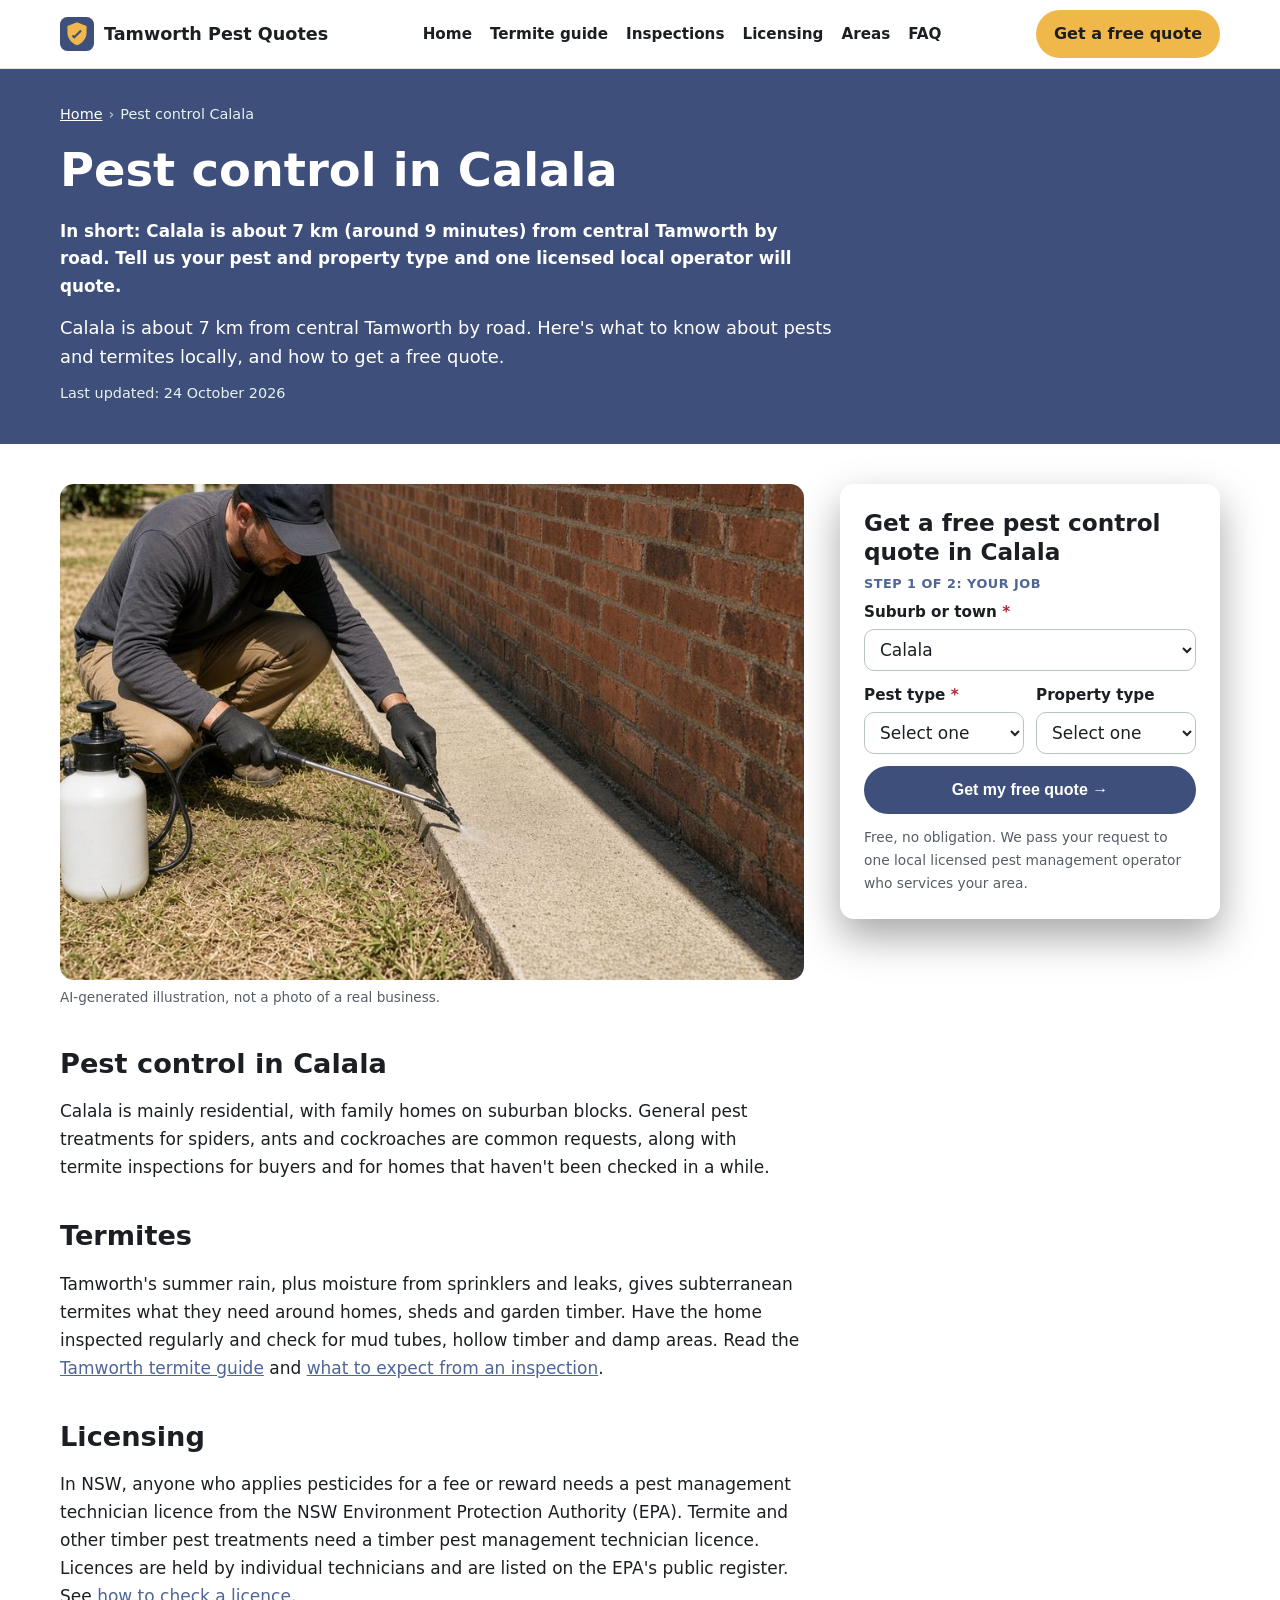
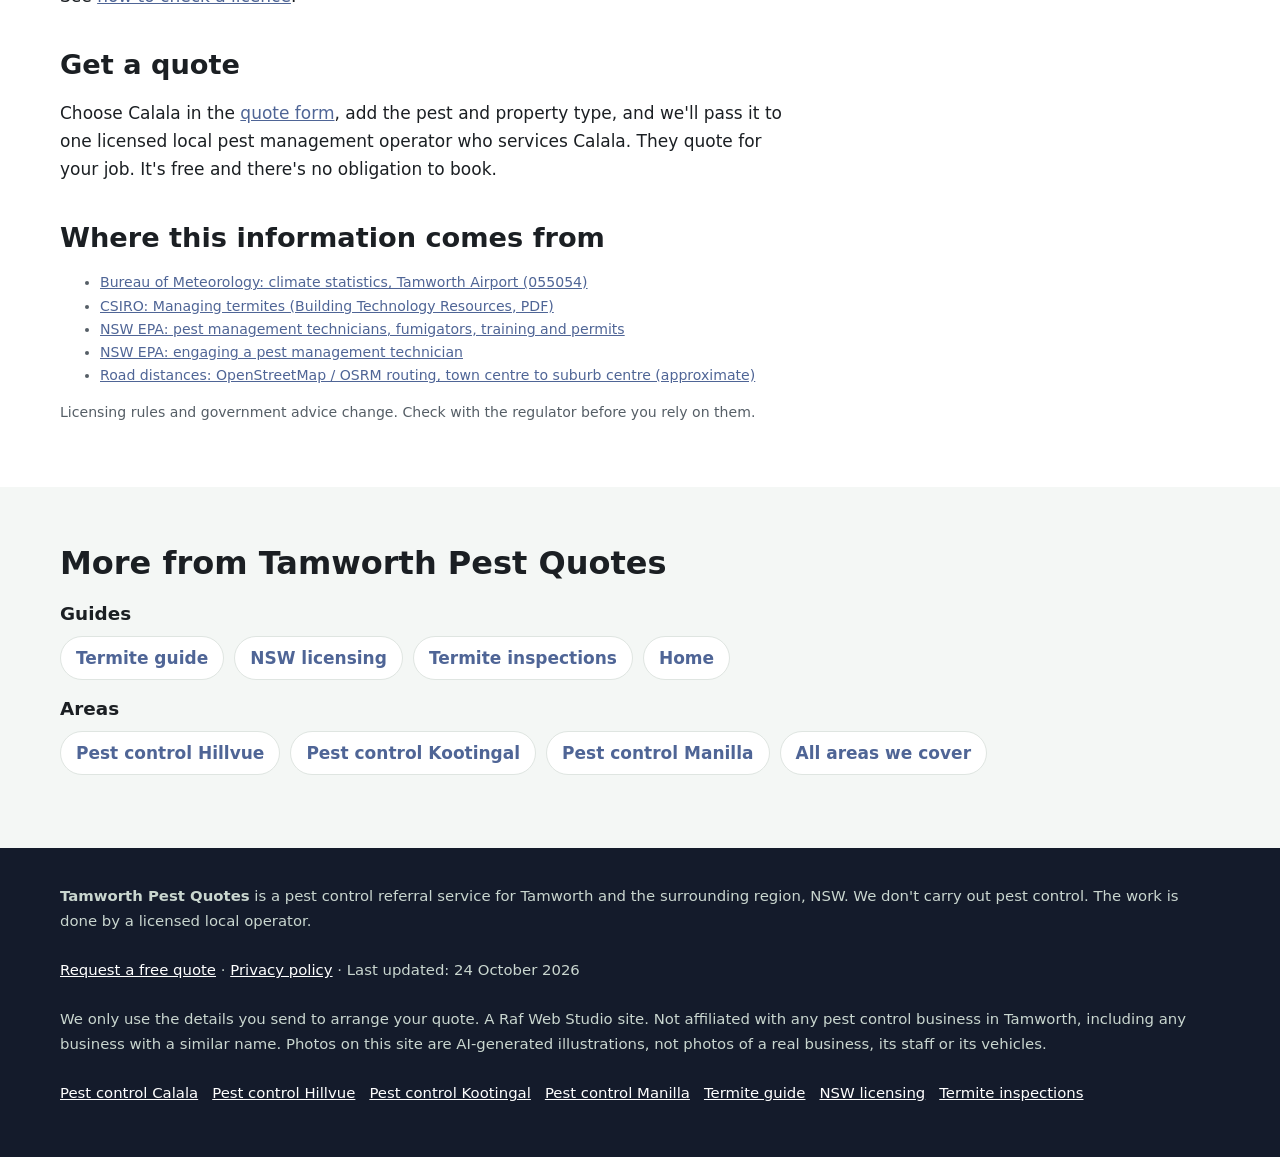
==== pest-control-calala/index.html @ 31f5de90 "Initial build: pestcontroltamworth.com pest control referral site (24 Oct 2026)" ====
<!doctype html>
<html lang="en-AU">
<head>
<meta charset="utf-8">
<!-- Search Console verification meta tag goes here once the property is created -->
<meta name="viewport" content="width=device-width, initial-scale=1">
<title>Pest Control Calala | Free Pest and Termite Quotes, Calala NSW</title>
<meta name="description" content="Pest control and termite inspection quotes in Calala, about 7 km from central Tamworth. A free referral service: one licensed local operator quotes for your job.">
<link rel="canonical" href="https://pestcontroltamworth.com/pest-control-calala/">
<link rel="icon" href="/favicon.svg" type="image/svg+xml">
<meta name="theme-color" content="#3d4f7a">
<meta property="og:type" content="article">
<meta property="og:locale" content="en_AU">
<meta property="og:site_name" content="Tamworth Pest Quotes">
<meta property="og:title" content="Pest Control Calala | Free Pest and Termite Quotes, Calala NSW">
<meta property="og:description" content="Pest control and termite inspection quotes in Calala, about 7 km from central Tamworth. A free referral service: one licensed local operator quotes for your job.">
<meta property="og:url" content="https://pestcontroltamworth.com/pest-control-calala/">
<meta property="og:image" content="https://pestcontroltamworth.com/img/hero.jpg">
<meta name="twitter:card" content="summary_large_image">
<script>document.documentElement.classList.add('js')</script>
<link rel="stylesheet" href="/styles.css">

<!-- GA4: Google tag (gtag.js) goes here once the GA4 property for pestcontroltamworth.com is created.
<script async src="https://www.googletagmanager.com/gtag/js?id=G-XXXXXXXXXX"></script>
<script>window.dataLayer=window.dataLayer||[];function gtag(){dataLayer.push(arguments);}gtag('js',new Date());gtag('config','G-XXXXXXXXXX');</script>
-->

<script type="application/ld+json">
{
 "@context": "https://schema.org",
 "@type": "WebPage",
 "@id": "https://pestcontroltamworth.com/pest-control-calala/#webpage",
 "url": "https://pestcontroltamworth.com/pest-control-calala/",
 "name": "Pest Control Calala | Free Pest and Termite Quotes, Calala NSW",
 "description": "Pest control and termite inspection quotes in Calala, about 7 km from central Tamworth. A free referral service: one licensed local operator quotes for your job.",
 "inLanguage": "en-AU",
 "dateModified": "2026-10-24",
 "isPartOf": {
  "@id": "https://pestcontroltamworth.com/#website"
 }
}
</script>
<script type="application/ld+json">
{
 "@context": "https://schema.org",
 "@type": "BreadcrumbList",
 "itemListElement": [
  {
   "@type": "ListItem",
   "position": 1,
   "name": "Home",
   "item": "https://pestcontroltamworth.com/"
  },
  {
   "@type": "ListItem",
   "position": 2,
   "name": "Pest control Calala",
   "item": "https://pestcontroltamworth.com/pest-control-calala/"
  }
 ]
}
</script>
<script type="application/ld+json">
{
 "@context": "https://schema.org",
 "@type": "Service",
 "@id": "https://pestcontroltamworth.com/pest-control-calala/#service",
 "name": "Pest control quotes in Calala",
 "serviceType": "Pest control",
 "description": "Pest control and termite inspection quotes in Calala, about 7 km from central Tamworth. A free referral service: one licensed local operator quotes for your job.",
 "url": "https://pestcontroltamworth.com/pest-control-calala/",
 "provider": {
  "@id": "https://pestcontroltamworth.com/#business"
 },
 "areaServed": [
  {
   "@type": "Place",
   "name": "Calala, NSW"
  }
 ]
}
</script>
</head>
<body>
<a class="skip-link" href="#main">Skip to content</a>

<header class="site-header">
  <div class="wrap">
    <a class="brand" href="/" aria-label="Tamworth Pest Quotes home">
      <svg viewBox="0 0 64 64" aria-hidden="true"><rect width="64" height="64" rx="14" fill="#3d4f7a"/><path d="M32 10 14 17v12c0 11 7.6 20.5 18 24 10.4-3.5 18-13 18-24V17z" fill="#f0b84a"/><path d="M27 41l-5-5 2.8-2.8L27 35.4l11.2-11.2L41 27z" fill="#3d4f7a"/></svg>
      Tamworth Pest Quotes
    </a>
    <nav class="nav" aria-label="Main">
      <a href="/">Home</a>
      <a href="/termites-tamworth/">Termite guide</a>
      <a href="/termite-inspection/">Inspections</a>
      <a href="/pest-control-licence-nsw/">Licensing</a>
      <a href="/#areas">Areas</a>
      <a href="/#faq">FAQ</a>
    </nav>
    <a class="btn btn-call header-call" href="#quote">Get a free quote</a>
  </div>
</header>

<main id="main">
<section class="page-hero" aria-labelledby="h1">
  <div class="wrap">
    <nav class="crumbs" aria-label="Breadcrumb"><ol><li><a href="https://pestcontroltamworth.com/">Home</a></li><li aria-current="page">Pest control Calala</li></ol></nav>
    <h1 id="h1">Pest control in Calala</h1>
    <p class="summary">In short: Calala is about 7 km (around 9 minutes) from central Tamworth by road. Tell us your pest and property type and one licensed local operator will quote.</p>
    <p class="lead">Calala is about 7 km from central Tamworth by road. Here's what to know about pests and termites locally, and how to get a free quote.</p>
    <p class="updated">Last updated: 24 October 2026</p>
  </div>
</section>
<div class="wrap page-grid">
  <article class="page-body">
<figure><img src="/img/card-general.jpg" width="900" height="600" style="aspect-ratio:3/2;object-fit:cover" alt="Illustration of a technician treating the edge of a path" decoding="async"><figcaption>AI-generated illustration, not a photo of a real business.</figcaption></figure>
<h2>Pest control in Calala</h2>
<p>Calala is mainly residential, with family homes on suburban blocks. General pest treatments for spiders, ants and cockroaches are common requests, along with termite inspections for buyers and for homes that haven't been checked in a while.</p>
<h2>Termites</h2>
<p>Tamworth's summer rain, plus moisture from sprinklers and leaks, gives subterranean termites what they need around homes, sheds and garden timber. Have the home inspected regularly and check for mud tubes, hollow timber and damp areas. Read the <a href="/termites-tamworth/">Tamworth termite guide</a> and <a href="/termite-inspection/">what to expect from an inspection</a>.</p>
<h2>Licensing</h2>
<p>In NSW, anyone who applies pesticides for a fee or reward needs a pest management technician licence from the NSW Environment Protection Authority (EPA). Termite and other timber pest treatments need a timber pest management technician licence. Licences are held by individual technicians and are listed on the EPA's public register. See <a href="/pest-control-licence-nsw/">how to check a licence</a>.</p>
<h2>Get a quote</h2>
<p>Choose Calala in the <a href="#quote">quote form</a>, add the pest and property type, and we'll pass it to one licensed local pest management operator who services Calala. They quote for your job. It's free and there's no obligation to book.</p>
<h2>Where this information comes from</h2>
<ul class="sources"><li><a href="http://www.bom.gov.au/climate/averages/tables/cw_055054.shtml" rel="noopener">Bureau of Meteorology: climate statistics, Tamworth Airport (055054)</a></li><li><a href="https://research.csiro.au/infratech/wp-content/uploads/sites/38/2024/12/3013%5FManagingTermites%5FWCAG.pdf" rel="noopener">CSIRO: Managing termites (Building Technology Resources, PDF)</a></li><li><a href="https://www.epa.nsw.gov.au/Your-environment/Pesticides/Licences-and-advice-for-occupational-pesticide-users/pest-management-technicians-fumigators-training-permits" rel="noopener">NSW EPA: pest management technicians, fumigators, training and permits</a></li><li><a href="https://www.epa.nsw.gov.au/Your-environment/Pesticides/pesticide-use-nsw/engaging-a-pest-management-technician" rel="noopener">NSW EPA: engaging a pest management technician</a></li><li><a href="https://www.openstreetmap.org/" rel="noopener">Road distances: OpenStreetMap / OSRM routing, town centre to suburb centre (approximate)</a></li></ul>
<p class="sources">Licensing rules and government advice change. Check with the regulator before you rely on them.</p>

  </article>
  <aside class="page-aside">
    <div class="hero-form-card" id="quote">
      <h2 id="quote-h">Get a free pest control quote in Calala</h2>
      <form class="quote-form two-step" id="quote-form" action="https://formsubmit.co/quotes@pestcontroltamworth.com" method="post" novalidate>
        <input type="hidden" name="_subject" value="New quote request – pestcontroltamworth.com">
        <input type="hidden" name="_captcha" value="true">
        <input type="hidden" name="_template" value="table">
        <input type="hidden" name="_next" value="https://pestcontroltamworth.com/thanks.html">
        <input type="text" name="_honey" style="display:none" tabindex="-1" autocomplete="off" aria-hidden="true">
        <input type="hidden" name="source" value="pestcontroltamworth.com">
        <input type="hidden" name="page" value="/pest-control-calala/">
        <fieldset class="step step-1">
          <legend class="step-label">Step 1 of 2: your job</legend>
          <div class="full"><label for="suburb">Suburb or town <span class="req" aria-hidden="true">*</span></label>
            <select id="suburb" name="suburb" required><option value="">Choose your suburb</option><option>Tamworth</option><option>East Tamworth</option><option>West Tamworth</option><option>North Tamworth</option><option>South Tamworth</option><option>Hillvue</option><option>Westdale</option><option>Oxley Vale</option><option selected>Calala</option><option>Taminda</option><option>Nemingha</option><option>Kootingal</option><option>Moonbi</option><option>Hallsville</option><option>Moore Creek</option><option>Duri</option><option>Attunga</option><option>Manilla</option><option>Barraba</option><option>Woolomin</option><option>Bendemeer</option><option value="Other">Other (tell us below)</option></select></div>
          <div class="full other-wrap"><label for="suburb_other">Other suburb or town</label><input id="suburb_other" name="suburb_other" type="text" autocomplete="address-level2"></div>
          <div><label for="pest">Pest type <span class="req" aria-hidden="true">*</span></label>
            <select id="pest" name="pest_type" required><option value="">Select one</option><option>Termites: inspection</option><option>Termites: treatment or barrier</option><option>Pre-purchase timber pest inspection</option><option>General pest treatment</option><option>Cockroaches</option><option>Spiders</option><option>Rats or mice</option><option>Ants</option><option>Possum in the roof (licensed handler only)</option><option>Other or not sure</option></select></div>
          <div><label for="property">Property type</label>
            <select id="property" name="property_type"><option value="Not stated">Select one</option><option>House</option><option>Unit or townhouse</option><option>Rental (tenant or landlord)</option><option>Home I'm buying</option><option>Business or commercial</option><option>Farm or rural property</option></select></div>
          <div class="full js-only"><button class="btn btn-primary btn-block" type="button" id="to-step-2">Get my free quote →</button></div>
          <p class="microcopy full">Free, no obligation. We pass your request to one local licensed pest management operator who services your area.</p>
          <p class="form-error full" id="step1-error" role="alert" hidden>Please choose your suburb and pest type.</p>
        </fieldset>
        <fieldset class="step step-2" id="step-2">
          <legend class="step-label">Step 2 of 2: your details</legend>
          <div><label for="name">Name <span class="req" aria-hidden="true">*</span></label><input id="name" name="name" type="text" autocomplete="name" required></div>
          <div><label for="phone">Phone <span class="req" aria-hidden="true">*</span></label><input id="phone" name="phone" type="tel" autocomplete="tel" inputmode="tel" required></div>
          <div><label for="email">Email</label><input id="email" name="email" type="email" autocomplete="email"></div>
          <div><label for="date">Preferred date</label><input id="date" name="preferred_date" type="date"></div>
          <div class="full"><label for="message">Anything else?</label><textarea id="message" name="message" rows="2" placeholder="e.g. brick veneer on slab, mice in the pantry, acreage with sheds"></textarea></div>
          <p class="consent full">By sending this form you agree we can share your details with one local licensed pest management operator so they can quote for your job. See our <a href="/privacy.html">privacy policy</a>.</p>
          <div class="full step2-actions"><button class="btn btn-primary" type="submit">Send my quote request</button><button class="btn-link js-only" type="button" id="back-1">← Back</button></div>
        </fieldset>
      </form>
    </div>
  </aside>
</div>
<section class="alt" aria-labelledby="more-h">
  <div class="wrap">
    <h2 id="more-h">More from Tamworth Pest Quotes</h2>
    <h3>Guides</h3>
    <ul class="link-list"><li><a href="/termites-tamworth/">Termite guide</a></li><li><a href="/pest-control-licence-nsw/">NSW licensing</a></li><li><a href="/termite-inspection/">Termite inspections</a></li><li><a href="/">Home</a></li></ul>
    <h3>Areas</h3>
    <ul class="link-list"><li><a href="/pest-control-hillvue/">Pest control Hillvue</a></li><li><a href="/pest-control-kootingal/">Pest control Kootingal</a></li><li><a href="/pest-control-manilla/">Pest control Manilla</a></li><li><a href="/#areas">All areas we cover</a></li></ul>
  </div>
</section>
</main>

<footer class="site-footer">
  <div class="wrap">
    <p><strong>Tamworth Pest Quotes</strong> is a pest control referral service for Tamworth and the surrounding region, NSW. We don't carry out pest control. The work is done by a licensed local operator.</p>
    <p><a href="#quote">Request a free quote</a> · <a href="/privacy.html">Privacy policy</a> · Last updated: 24 October 2026</p>
    <p>We only use the details you send to arrange your quote. A Raf Web Studio site. Not affiliated with any pest control business in Tamworth, including any business with a similar name. Photos on this site are AI-generated illustrations, not photos of a real business, its staff or its vehicles.</p>
    <p class="footer-links"><a href="/pest-control-calala/">Pest control Calala</a> <a href="/pest-control-hillvue/">Pest control Hillvue</a> <a href="/pest-control-kootingal/">Pest control Kootingal</a> <a href="/pest-control-manilla/">Pest control Manilla</a> <a href="/termites-tamworth/">Termite guide</a> <a href="/pest-control-licence-nsw/">NSW licensing</a> <a href="/termite-inspection/">Termite inspections</a></p>
  </div>
</footer>

<div class="mobile-call" aria-label="Quick contact">
  <a class="btn btn-call" href="#quote">Get a free quote</a>
</div>
<script src="/form.js" defer></script>
</body>
</html>
---- styles.css ----
:root{
  --green:#3d4f7a;--green-2:#4f6596;--yellow:#f0b84a;--ink:#1b1f23;--muted:#555e66;
  --bg:#ffffff;--soft:#f4f7f5;--line:#dfe5e1;--radius:14px;--max:1200px;
}
*{box-sizing:border-box}
html{scroll-behavior:smooth}
body{margin:0;font-family:system-ui,-apple-system,"Segoe UI",Roboto,Arial,sans-serif;color:var(--ink);background:var(--bg);line-height:1.65;font-size:17px;padding-bottom:72px}
@media(min-width:800px){body{padding-bottom:0}}
img,svg{max-width:100%}
a{color:var(--green-2)}
a:focus-visible,button:focus-visible,input:focus-visible,select:focus-visible,textarea:focus-visible{outline:3px solid var(--yellow);outline-offset:2px}
.wrap{max-width:var(--max);margin:0 auto;padding:0 20px}
.skip-link{position:absolute;left:-999px;top:0;background:#fff;padding:8px 12px;z-index:100}
.skip-link:focus{left:8px}
h1,h2,h3{line-height:1.25;margin:0 0 .6em}
h1{font-size:clamp(1.9rem,4.5vw,2.9rem)}
h2{font-size:clamp(1.5rem,3vw,2rem);margin-top:0}
h3{font-size:1.15rem}
p{margin:0 0 1em}

/* header */
.site-header{background:#fff;border-bottom:1px solid var(--line);position:sticky;top:0;z-index:50}
.site-header .wrap{display:flex;align-items:center;justify-content:space-between;gap:16px;padding-top:10px;padding-bottom:10px}
.brand{display:flex;align-items:center;gap:10px;font-weight:800;color:var(--ink);text-decoration:none;font-size:1.1rem}
.brand svg{width:34px;height:34px}
.nav{display:none;gap:18px}
.nav a{color:var(--ink);text-decoration:none;font-weight:600;font-size:.95rem}
.nav a:hover{color:var(--green-2)}
@media(min-width:900px){.nav{display:flex}}

/* buttons */
.btn{display:inline-flex;align-items:center;justify-content:center;gap:8px;font-weight:700;border-radius:999px;padding:13px 22px;text-decoration:none;border:2px solid transparent;cursor:pointer;font-size:1rem}
.btn svg{width:20px;height:20px}
.btn-call{background:var(--yellow);color:#1b1f23}
.btn-call:hover{background:#f0b84a}
.btn-ghost{background:transparent;color:#fff;border-color:rgba(255,255,255,.7)}
.btn-ghost:hover{background:rgba(255,255,255,.12)}
.btn-primary{background:var(--green);color:#fff}
.btn-primary:hover{background:var(--green-2)}
.header-call{display:none}
@media(min-width:600px){.header-call{display:inline-flex;padding:9px 16px}}

/* hero */
.hero{background:linear-gradient(135deg,#3d4f7a 0%,#4f6596 60%,#4f6596 100%);color:#fff;padding:48px 0 56px}
.hero .wrap{display:grid;gap:32px}
@media(min-width:900px){.hero .wrap{grid-template-columns:1.15fr .85fr;align-items:center}}
.hero p.lead{font-size:1.15rem;color:#e6f2ec;max-width:38em}
.hero .ctas{display:flex;flex-wrap:wrap;gap:12px;margin:22px 0 18px}
.ticks{list-style:none;padding:0;margin:0;display:grid;gap:6px;color:#e6f2ec}
.ticks li{display:flex;gap:8px;align-items:flex-start}
.ticks svg{flex:0 0 20px;width:20px;height:20px;margin-top:3px}
.hero-card{background:#fff;color:var(--ink);border-radius:var(--radius);padding:22px;box-shadow:0 12px 30px rgba(0,0,0,.18)}
.hero-card h2{font-size:1.25rem}
.hero-card ol{margin:0;padding-left:1.2em}
.hero-card li{margin-bottom:.5em}

/* sections */
section{padding:56px 0}
section.alt{background:var(--soft)}
.intro{max-width:46em}
.grid{display:grid;gap:18px}
@media(min-width:700px){.grid-2{grid-template-columns:1fr 1fr}.grid-3{grid-template-columns:repeat(3,1fr)}}
.card{background:#fff;border:1px solid var(--line);border-radius:var(--radius);padding:20px}
.card .size{display:inline-block;background:var(--green);color:#fff;font-weight:800;border-radius:8px;padding:3px 10px;margin-bottom:8px}
.icon{width:36px;height:36px;color:var(--green);margin-bottom:6px}

table{width:100%;border-collapse:collapse;background:#fff;border-radius:var(--radius);overflow:hidden;border:1px solid var(--line)}
caption{text-align:left;font-weight:700;padding:0 0 10px}
th,td{padding:12px 14px;text-align:left;border-bottom:1px solid var(--line);vertical-align:top}
th{background:#e9f1ec;font-size:.95rem}
.table-scroll{overflow-x:auto}
.note{font-size:.93rem;color:var(--muted)}
.yes h3{color:var(--green)}
.no h3{color:#b02a37}
ul.clean{padding-left:1.1em;margin:0}
ul.clean li{margin-bottom:.35em}

.areas{display:flex;flex-wrap:wrap;gap:8px;list-style:none;padding:0;margin:0 0 1em}
.areas li{background:#fff;border:1px solid var(--line);border-radius:999px;padding:6px 14px;font-size:.95rem}

/* faq */
details{background:#fff;border:1px solid var(--line);border-radius:var(--radius);padding:4px 18px;margin-bottom:10px}
summary{cursor:pointer;font-weight:700;padding:12px 0;list-style:none}
summary::-webkit-details-marker{display:none}
summary::after{content:"+";float:right;font-size:1.3rem;line-height:1;color:var(--green)}
details[open] summary::after{content:"–"}

/* form */
.quote{background:var(--green);color:#fff}
.quote .wrap{display:grid;gap:28px}
@media(min-width:900px){.quote .wrap{grid-template-columns:.8fr 1.2fr}}
.quote p{color:#e6f2ec}
form.quote-form{background:#fff;color:var(--ink);border-radius:var(--radius);padding:22px;display:grid;gap:14px}
@media(min-width:600px){form.quote-form{grid-template-columns:1fr 1fr}.full{grid-column:1/-1}}
label{display:block;font-weight:600;font-size:.95rem;margin-bottom:4px}
input,select,textarea{width:100%;font:inherit;padding:11px 12px;border:1.5px solid #b8c4bd;border-radius:10px;background:#fff;color:var(--ink)}
textarea{min-height:110px;resize:vertical}
.req{color:#b02a37}
.consent{font-size:.88rem;color:var(--muted)}

/* footer */
.site-footer{background:#141b2b;color:#c9d6cf;padding:36px 0;font-size:.93rem}
.site-footer a{color:#fff}
.site-footer .wrap{display:grid;gap:10px}

/* sticky mobile call bar */
.mobile-call{position:fixed;left:0;right:0;bottom:0;z-index:60;display:flex;gap:8px;padding:10px 12px;background:#fff;border-top:1px solid var(--line);box-shadow:0 -6px 18px rgba(0,0,0,.08)}
.mobile-call .btn{flex:1;padding:12px 10px}
@media(min-width:800px){.mobile-call{display:none}}

.legal{max-width:46em;padding:40px 20px 60px;margin:0 auto}
.legal h1{font-size:2rem}

/* images */
.about-grid{display:grid;gap:28px;align-items:center}
@media(min-width:900px){.about-grid{grid-template-columns:1.2fr .8fr}}
figure{margin:0}
.photo img{width:100%;height:auto;display:block;border-radius:var(--radius)}
.photo figcaption,.size-figs figcaption{font-size:.85rem;color:var(--muted);margin-top:6px}
.local-photo{max-width:720px;margin-top:8px}
.size-figs{display:grid;gap:14px;margin:6px 0 10px;grid-template-columns:1fr}
@media(min-width:600px){.size-figs{grid-template-columns:1fr 1fr}}
.size-figs img{width:100%;height:auto;display:block;border-radius:10px;border:1px solid var(--line);background:#f4f7f5}
.size-figs figcaption{font-weight:700;color:var(--ink)}
.credits{font-size:.8rem;color:#9fb3a8}

/* banner hero */
.hero{position:relative;overflow:hidden;background:#141b2b;padding:56px 0 64px}
.hero-bg,.hero-bg img{position:absolute;inset:0;width:100%;height:100%}
.hero-bg img{object-fit:cover;object-position:center 40%;filter:brightness(1.08)}
.hero::before{content:"";position:absolute;inset:0;z-index:1;background:linear-gradient(90deg,rgba(8,24,16,.58) 0%,rgba(8,24,16,.36) 45%,rgba(8,24,16,.14) 100%)}
.hero .wrap.hero-grid{position:relative;z-index:2;display:grid;gap:32px;align-items:center}
@media(min-width:960px){.hero .wrap.hero-grid{grid-template-columns:1.05fr .95fr;gap:48px}.hero{padding:72px 0 80px}}
.hero h1{text-shadow:0 2px 4px rgba(0,0,0,.45),0 4px 22px rgba(0,0,0,.45)}
.hero .lead,.hero .updated{text-shadow:0 1px 3px rgba(0,0,0,.6)}
.hero-copy .ticks{margin:6px 0 20px}
.hero-copy .ctas{margin:0}
.hero-form-card{background:#fff;color:var(--ink);border-radius:var(--radius);padding:24px;box-shadow:0 18px 40px rgba(0,0,0,.35);scroll-margin-top:80px}
.hero-form-card h2{font-size:1.45rem;margin-bottom:.3em}
.hero-form-card .form-intro{color:var(--muted);font-size:.95rem;margin-bottom:12px}
.hero-form-card form.quote-form{padding:0;box-shadow:none;border-radius:0;gap:12px}
.hero-form-card input,.hero-form-card select,.hero-form-card textarea{padding:9px 11px}
.hero-form-card textarea{min-height:72px}
.hero-form-card .consent{margin:10px 0 0}
.photo-credit{position:absolute;right:10px;bottom:6px;z-index:2;margin:0;font-size:.72rem;color:rgba(255,255,255,.8)}
.photo-credit a{color:#fff}
.how-card{background:#fff;color:var(--ink);border-radius:var(--radius);padding:22px}
.how-card ol{margin:0;padding-left:1.2em}.how-card li{margin-bottom:.5em}

/* v2 */
.hero .lead{color:#fff}
.updated{font-size:.85rem;color:#e6f2ec;margin:14px 0 0}
.updated-dark{font-size:.9rem;color:var(--muted);font-weight:600;margin-top:-.4em}
fieldset{border:0;margin:0;padding:0;min-width:0}
.step{display:grid;gap:12px;grid-template-columns:1fr}
@media(min-width:600px){.step{grid-template-columns:1fr 1fr}}
.step-label{font-size:.8rem;font-weight:700;text-transform:uppercase;letter-spacing:.04em;color:var(--green-2);margin-bottom:6px;padding:0}
.step-2{margin-top:16px}
.js .is-step-1 .step-2{display:none}
.js .is-step-2 .step-1{display:none}
.js .is-step-2 .step-2{margin-top:0}
.js-only{display:none}
.js .js-only{display:block}
.js .step2-actions .js-only{display:inline-block}
.other-wrap{display:none}.other-wrap.show{display:block}
html:not(.js) .other-wrap{display:block}
.btn-block{width:100%}
.btn-link{background:none;border:0;color:var(--green-2);font:inherit;font-weight:600;cursor:pointer;margin-left:14px;text-decoration:underline}
.microcopy{font-size:.86rem;color:var(--muted);margin:0}
.form-error{color:#b02a37;font-weight:600;font-size:.9rem;margin:0}
[aria-invalid="true"]{border-color:#b02a37}
.hero-form-card .quote-form{display:block}
.trust{background:#141b2b;color:#e6f2ec;padding:16px 0}
.trust-list{list-style:none;margin:0 auto;display:grid;gap:10px 24px;grid-template-columns:1fr}
@media(min-width:700px){.trust-list{grid-template-columns:1fr 1fr}}
@media(min-width:1000px){.trust-list{grid-template-columns:repeat(4,1fr)}}
.trust-list li{display:flex;gap:8px;align-items:flex-start;font-size:.95rem}
.trust-list svg{flex:0 0 20px;width:20px;height:20px;color:var(--yellow);margin-top:3px}
.trust-list strong{color:#fff}
ol.steps{list-style:none;padding:0;margin:0 0 16px}
.step-num{display:inline-grid;place-items:center;width:34px;height:34px;border-radius:50%;background:var(--yellow);color:#1b1f23;font-weight:800;margin-bottom:8px}
.equiv{font-weight:700;color:var(--green-2);margin:-.2em 0 .5em}
.price-table td{white-space:nowrap}
.area-groups{display:grid;gap:8px 28px;margin-bottom:12px}
@media(min-width:800px){.area-groups{grid-template-columns:1fr 1fr}}
.area-group h3{font-size:1rem;margin:10px 0 8px}
/* photo cards */
.photo-cards{display:grid;gap:20px;grid-template-columns:1fr;margin:10px 0 28px}
@media(min-width:620px){.photo-cards{grid-template-columns:1fr 1fr}}
@media(min-width:1000px){.photo-cards{grid-template-columns:repeat(4,1fr)}}
.photo-card{position:relative;display:flex;flex-direction:column;background:#fff;border:1px solid var(--line);border-radius:var(--radius);overflow:hidden;text-decoration:none;color:var(--ink);box-shadow:0 6px 18px rgba(0,0,0,.06);transition:transform .15s,box-shadow .15s}
.photo-card:hover{transform:translateY(-2px);box-shadow:0 10px 24px rgba(0,0,0,.1)}
.pc-img{display:block;aspect-ratio:4/3;overflow:hidden;background:#f4f7f5}
.pc-img img{width:100%;height:100%;object-fit:cover;display:block}
.pc-svg img{object-fit:contain;padding:12px}
.pc-icon{position:absolute;left:18px;top:-26px;width:52px;height:52px;border-radius:50%;background:var(--yellow);color:#141b2b;display:grid;place-items:center;border:4px solid #fff;box-shadow:0 4px 10px rgba(0,0,0,.15)}
.pc-icon svg{width:24px;height:24px}
.pc-body{position:relative;display:block;padding:34px 18px 18px}
.pc-title{display:block;font-size:1.1rem;margin-bottom:6px}
.pc-text{display:block;font-size:.95rem;color:var(--muted)}
.more-jobs h3{margin-bottom:.4em}
/* truck band */
.band-wrap{padding:8px 0 48px}
.truck-band{position:relative;border-radius:var(--radius);overflow:hidden;min-height:260px;display:flex;align-items:flex-end}
.truck-band img{position:absolute;inset:0;width:100%;height:100%;object-fit:cover;object-position:center 60%}
.truck-band::after{content:"";position:absolute;inset:0;background:linear-gradient(90deg,rgba(8,24,16,.72) 0%,rgba(8,24,16,.35) 55%,rgba(8,24,16,0) 100%)}
.band-text{position:relative;z-index:1;padding:28px;max-width:560px}
.band-line{color:#fff;font-size:clamp(1.4rem,3vw,2rem);font-weight:800;line-height:1.2;margin:0 0 16px;text-shadow:0 2px 8px rgba(0,0,0,.4)}
@media(min-width:900px){.truck-band{min-height:420px;align-items:center}.band-text{padding:44px}}
.closing-inner{display:grid;gap:12px;align-items:center}
@media(min-width:900px){.quote .wrap.closing-inner{grid-template-columns:1fr auto}}
.closing-grid{display:grid;gap:28px;align-items:center}
@media(min-width:900px){.quote .wrap.closing-grid{grid-template-columns:.9fr 1.1fr}}
.closing-photo img{width:100%;height:auto;display:block;border-radius:var(--radius);box-shadow:0 12px 30px rgba(0,0,0,.25)}

/* How it works step photos */
.step-card{padding:0;overflow:hidden;display:flex;flex-direction:column}
.step-img{display:block;aspect-ratio:3/2;background:#e9efe9}
.step-img img{display:block;width:100%;height:100%;object-fit:cover;border-radius:var(--radius) var(--radius) 0 0}
.step-body{position:relative;padding:30px 20px 20px}
.step-card .step-num{position:absolute;top:-21px;left:20px;width:42px;height:42px;margin:0;font-size:1.1rem;border:3px solid #fff;box-shadow:0 2px 6px rgba(0,0,0,.18)}
.step-card h3{margin-top:0}

/* seo-pages-v1 */
.page-hero{background:var(--green);color:#fff;padding:34px 0 38px}
.page-hero h1{color:#fff;margin-bottom:.4em}
.page-hero .lead{color:#fff;font-size:1.12rem;max-width:44em;margin-bottom:.6em}
.page-hero .updated{color:#e6f2ec;font-size:.9rem;margin:0}
.crumbs{font-size:.9rem;margin-bottom:14px;color:#e6f2ec}
.crumbs ol{list-style:none;padding:0;margin:0;display:flex;flex-wrap:wrap;gap:6px}
.crumbs li+li::before{content:"›";margin-right:6px;opacity:.8}
.crumbs a{color:#fff}
.page-grid{display:grid;gap:36px;padding-top:40px;padding-bottom:48px}
@media(min-width:960px){.page-grid{grid-template-columns:minmax(0,1fr) 380px;align-items:start}.page-aside{position:sticky;top:84px}}
.page-body h2{margin-top:1.4em;font-size:clamp(1.3rem,2.6vw,1.7rem)}
.page-body h2:first-child{margin-top:0}
.page-body figure{margin:0 0 1.4em}
.page-body figure img{width:100%;height:auto;border-radius:var(--radius);display:block}
.page-body figcaption{font-size:.85rem;color:var(--muted);margin-top:6px}
.page-body table{width:100%;border-collapse:collapse;margin:0 0 1.2em}
.page-body th,.page-body td{border:1px solid var(--line);padding:8px 10px;text-align:left;vertical-align:top}
.page-body .callout{background:var(--soft);border-left:4px solid var(--green);padding:14px 16px;border-radius:8px;margin:0 0 1.2em}
.page-body .sources{font-size:.88rem;color:var(--muted)}
.link-list{display:flex;flex-wrap:wrap;gap:10px;list-style:none;padding:0;margin:0 0 1em}
.link-list a{display:inline-block;background:#fff;border:1px solid var(--line);border-radius:999px;padding:7px 15px;text-decoration:none;font-weight:600}
.link-list a:hover{border-color:var(--green)}
.areas a{text-decoration:none;font-weight:600}
.guide-cards{display:grid;gap:16px}
@media(min-width:700px){.guide-cards{grid-template-columns:repeat(3,1fr)}}
.guide-cards a{display:block;background:#fff;border:1px solid var(--line);border-radius:var(--radius);padding:18px;text-decoration:none;color:var(--ink)}
.guide-cards a strong{display:block;color:var(--green-2);font-size:1.08rem;margin-bottom:4px}
.guide-cards a:hover{border-color:var(--green)}
.footer-links{display:flex;flex-wrap:wrap;gap:6px 14px}

/* summary-v1 */
.summary{font-size:1.05rem;font-weight:600;max-width:44em;margin:0 0 .7em}
.hero .summary,.page-hero .summary{color:#fff}

/* site-specific */
.photo-note{font-size:.8rem;color:var(--muted);margin-top:8px}
.disclaimer{background:#fff8e6;border:1px solid #f0d58a;border-radius:var(--radius);padding:16px 18px;font-size:.95rem}

/* summary-v1 */
.summary{font-size:1.05rem;font-weight:600;max-width:44em;margin:0 0 .7em}
.hero .summary,.page-hero .summary{color:#fff}
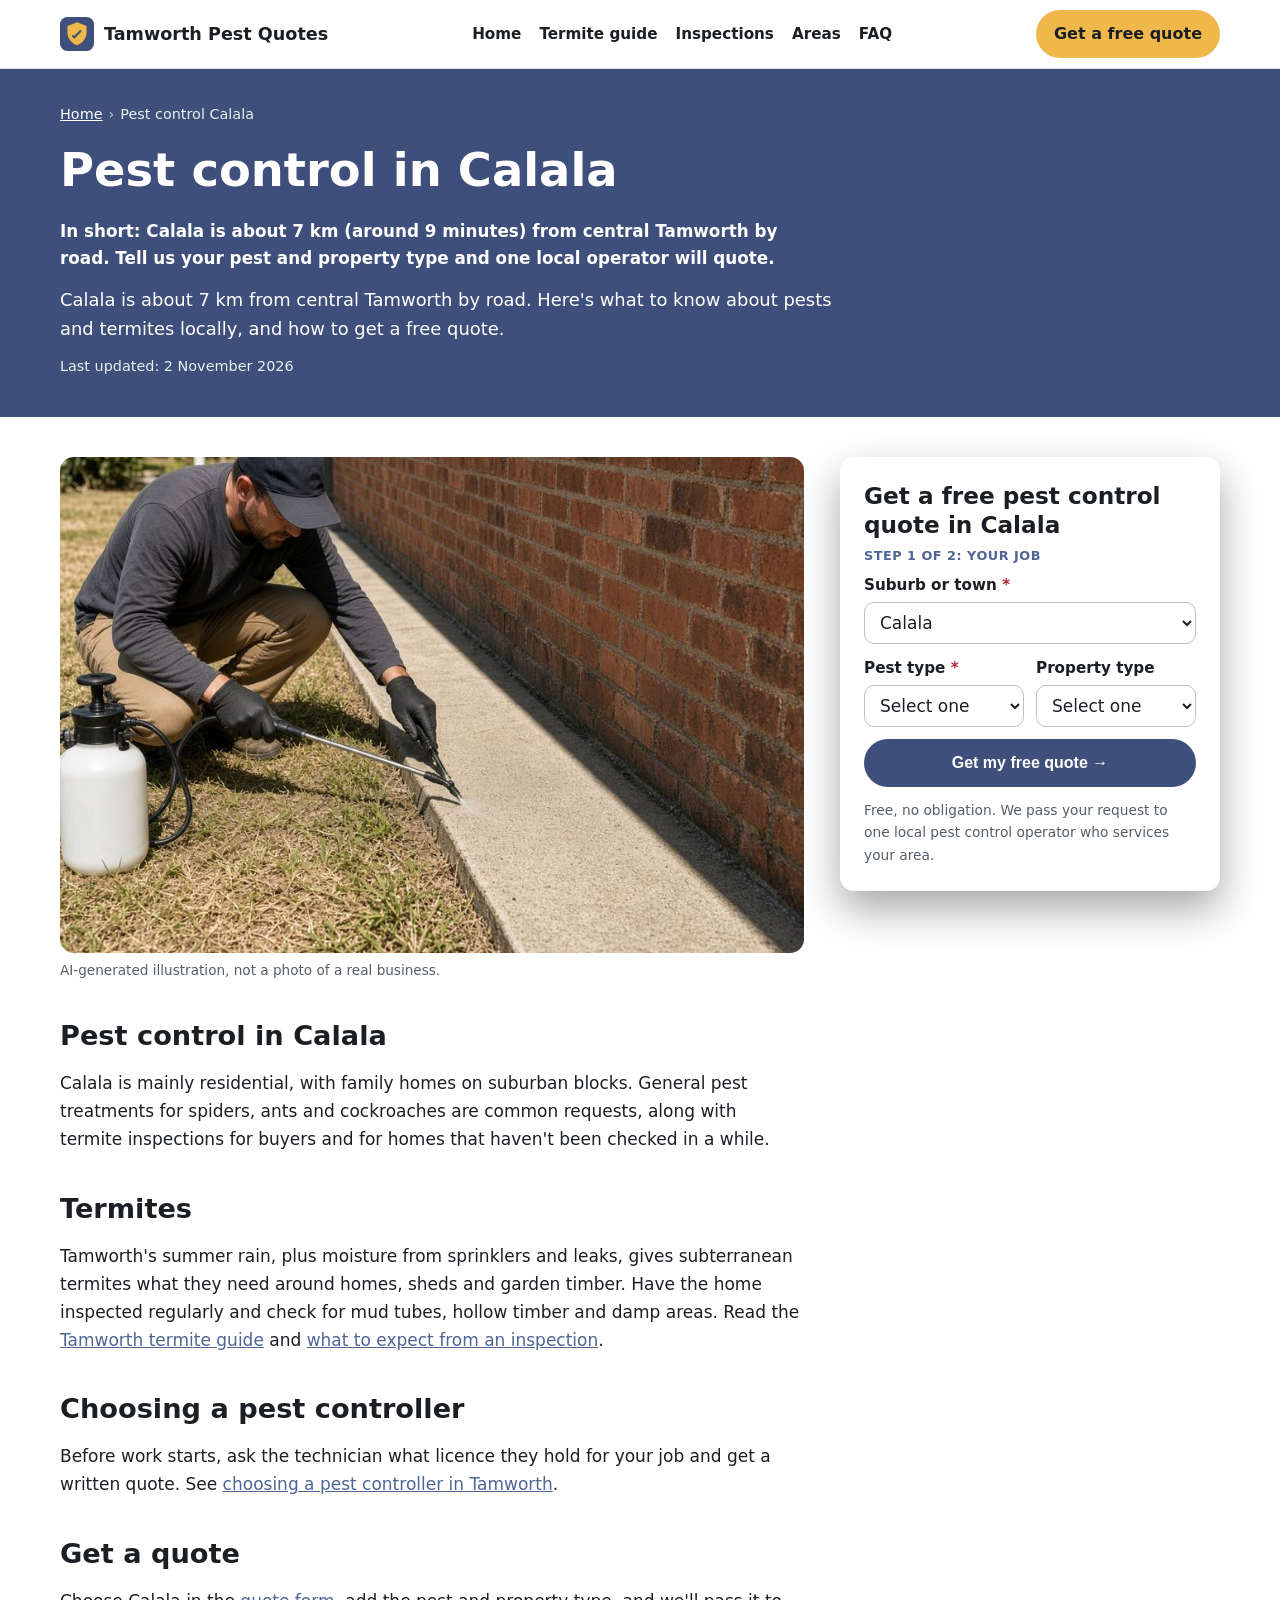
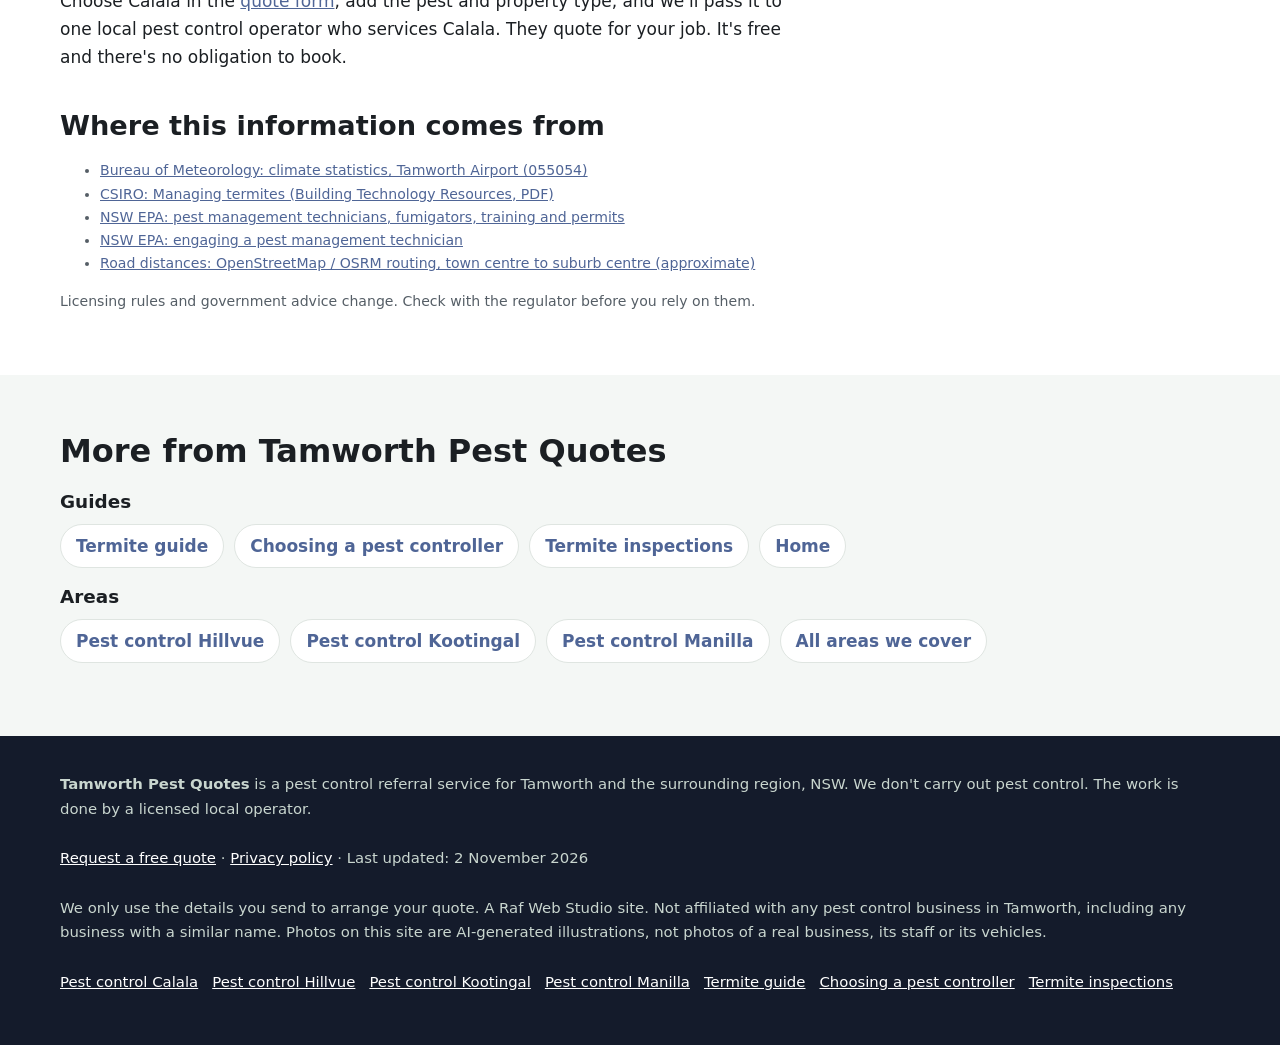
==== commit 6e19c463: "SEO batch 4: target 'Pest Control Tamworth' (title, H1, lead, meta), tone down licensing wording, li" ====
--- a/pest-control-calala/index.html
+++ b/pest-control-calala/index.html
@@ -5,7 +5,7 @@
 <!-- Search Console verification meta tag goes here once the property is created -->
 <meta name="viewport" content="width=device-width, initial-scale=1">
 <title>Pest Control Calala | Free Pest and Termite Quotes, Calala NSW</title>
-<meta name="description" content="Pest control and termite inspection quotes in Calala, about 7 km from central Tamworth. A free referral service: one licensed local operator quotes for your job.">
+<meta name="description" content="Pest control and termite inspection quotes in Calala, about 7 km from central Tamworth. A free referral service: one local operator quotes for your job.">
 <link rel="canonical" href="https://pestcontroltamworth.com/pest-control-calala/">
 <link rel="icon" href="/favicon.svg" type="image/svg+xml">
 <meta name="theme-color" content="#3d4f7a">
@@ -13,17 +13,21 @@
 <meta property="og:locale" content="en_AU">
 <meta property="og:site_name" content="Tamworth Pest Quotes">
 <meta property="og:title" content="Pest Control Calala | Free Pest and Termite Quotes, Calala NSW">
-<meta property="og:description" content="Pest control and termite inspection quotes in Calala, about 7 km from central Tamworth. A free referral service: one licensed local operator quotes for your job.">
+<meta property="og:description" content="Pest control and termite inspection quotes in Calala, about 7 km from central Tamworth. A free referral service: one local operator quotes for your job.">
 <meta property="og:url" content="https://pestcontroltamworth.com/pest-control-calala/">
 <meta property="og:image" content="https://pestcontroltamworth.com/img/hero.jpg">
 <meta name="twitter:card" content="summary_large_image">
 <script>document.documentElement.classList.add('js')</script>
 <link rel="stylesheet" href="/styles.css">
 
-<!-- GA4: Google tag (gtag.js) goes here once the GA4 property for pestcontroltamworth.com is created.
-<script async src="https://www.googletagmanager.com/gtag/js?id=G-XXXXXXXXXX"></script>
-<script>window.dataLayer=window.dataLayer||[];function gtag(){dataLayer.push(arguments);}gtag('js',new Date());gtag('config','G-XXXXXXXXXX');</script>
--->
+<!-- Google tag (gtag.js) -->
+<script async src="https://www.googletagmanager.com/gtag/js?id=G-0F5X8C9ZBZ"></script>
+<script>
+  window.dataLayer = window.dataLayer || [];
+  function gtag(){dataLayer.push(arguments);}
+  gtag('js', new Date());
+  gtag('config', 'G-0F5X8C9ZBZ');
+</script>
 
 <script type="application/ld+json">
 {
@@ -32,9 +36,9 @@
  "@id": "https://pestcontroltamworth.com/pest-control-calala/#webpage",
  "url": "https://pestcontroltamworth.com/pest-control-calala/",
  "name": "Pest Control Calala | Free Pest and Termite Quotes, Calala NSW",
- "description": "Pest control and termite inspection quotes in Calala, about 7 km from central Tamworth. A free referral service: one licensed local operator quotes for your job.",
+ "description": "Pest control and termite inspection quotes in Calala, about 7 km from central Tamworth. A free referral service: one local operator quotes for your job.",
  "inLanguage": "en-AU",
- "dateModified": "2026-10-24",
+ "dateModified": "2026-11-02",
  "isPartOf": {
   "@id": "https://pestcontroltamworth.com/#website"
  }
@@ -67,7 +71,7 @@
  "@id": "https://pestcontroltamworth.com/pest-control-calala/#service",
  "name": "Pest control quotes in Calala",
  "serviceType": "Pest control",
- "description": "Pest control and termite inspection quotes in Calala, about 7 km from central Tamworth. A free referral service: one licensed local operator quotes for your job.",
+ "description": "Pest control and termite inspection quotes in Calala, about 7 km from central Tamworth. A free referral service: one local operator quotes for your job.",
  "url": "https://pestcontroltamworth.com/pest-control-calala/",
  "provider": {
   "@id": "https://pestcontroltamworth.com/#business"
@@ -94,7 +98,6 @@
       <a href="/">Home</a>
       <a href="/termites-tamworth/">Termite guide</a>
       <a href="/termite-inspection/">Inspections</a>
-      <a href="/pest-control-licence-nsw/">Licensing</a>
       <a href="/#areas">Areas</a>
       <a href="/#faq">FAQ</a>
     </nav>
@@ -107,9 +110,9 @@
   <div class="wrap">
     <nav class="crumbs" aria-label="Breadcrumb"><ol><li><a href="https://pestcontroltamworth.com/">Home</a></li><li aria-current="page">Pest control Calala</li></ol></nav>
     <h1 id="h1">Pest control in Calala</h1>
-    <p class="summary">In short: Calala is about 7 km (around 9 minutes) from central Tamworth by road. Tell us your pest and property type and one licensed local operator will quote.</p>
+    <p class="summary">In short: Calala is about 7 km (around 9 minutes) from central Tamworth by road. Tell us your pest and property type and one local operator will quote.</p>
     <p class="lead">Calala is about 7 km from central Tamworth by road. Here's what to know about pests and termites locally, and how to get a free quote.</p>
-    <p class="updated">Last updated: 24 October 2026</p>
+    <p class="updated">Last updated: 2 November 2026</p>
   </div>
 </section>
 <div class="wrap page-grid">
@@ -119,10 +122,10 @@
 <p>Calala is mainly residential, with family homes on suburban blocks. General pest treatments for spiders, ants and cockroaches are common requests, along with termite inspections for buyers and for homes that haven't been checked in a while.</p>
 <h2>Termites</h2>
 <p>Tamworth's summer rain, plus moisture from sprinklers and leaks, gives subterranean termites what they need around homes, sheds and garden timber. Have the home inspected regularly and check for mud tubes, hollow timber and damp areas. Read the <a href="/termites-tamworth/">Tamworth termite guide</a> and <a href="/termite-inspection/">what to expect from an inspection</a>.</p>
-<h2>Licensing</h2>
-<p>In NSW, anyone who applies pesticides for a fee or reward needs a pest management technician licence from the NSW Environment Protection Authority (EPA). Termite and other timber pest treatments need a timber pest management technician licence. Licences are held by individual technicians and are listed on the EPA's public register. See <a href="/pest-control-licence-nsw/">how to check a licence</a>.</p>
+<h2>Choosing a pest controller</h2>
+<p>Before work starts, ask the technician what licence they hold for your job and get a written quote. See <a href="/pest-control-licence-nsw/">choosing a pest controller in Tamworth</a>.</p>
 <h2>Get a quote</h2>
-<p>Choose Calala in the <a href="#quote">quote form</a>, add the pest and property type, and we'll pass it to one licensed local pest management operator who services Calala. They quote for your job. It's free and there's no obligation to book.</p>
+<p>Choose Calala in the <a href="#quote">quote form</a>, add the pest and property type, and we'll pass it to one local pest control operator who services Calala. They quote for your job. It's free and there's no obligation to book.</p>
 <h2>Where this information comes from</h2>
 <ul class="sources"><li><a href="http://www.bom.gov.au/climate/averages/tables/cw_055054.shtml" rel="noopener">Bureau of Meteorology: climate statistics, Tamworth Airport (055054)</a></li><li><a href="https://research.csiro.au/infratech/wp-content/uploads/sites/38/2024/12/3013%5FManagingTermites%5FWCAG.pdf" rel="noopener">CSIRO: Managing termites (Building Technology Resources, PDF)</a></li><li><a href="https://www.epa.nsw.gov.au/Your-environment/Pesticides/Licences-and-advice-for-occupational-pesticide-users/pest-management-technicians-fumigators-training-permits" rel="noopener">NSW EPA: pest management technicians, fumigators, training and permits</a></li><li><a href="https://www.epa.nsw.gov.au/Your-environment/Pesticides/pesticide-use-nsw/engaging-a-pest-management-technician" rel="noopener">NSW EPA: engaging a pest management technician</a></li><li><a href="https://www.openstreetmap.org/" rel="noopener">Road distances: OpenStreetMap / OSRM routing, town centre to suburb centre (approximate)</a></li></ul>
 <p class="sources">Licensing rules and government advice change. Check with the regulator before you rely on them.</p>
@@ -149,7 +152,7 @@
           <div><label for="property">Property type</label>
             <select id="property" name="property_type"><option value="Not stated">Select one</option><option>House</option><option>Unit or townhouse</option><option>Rental (tenant or landlord)</option><option>Home I'm buying</option><option>Business or commercial</option><option>Farm or rural property</option></select></div>
           <div class="full js-only"><button class="btn btn-primary btn-block" type="button" id="to-step-2">Get my free quote →</button></div>
-          <p class="microcopy full">Free, no obligation. We pass your request to one local licensed pest management operator who services your area.</p>
+          <p class="microcopy full">Free, no obligation. We pass your request to one local pest control operator who services your area.</p>
           <p class="form-error full" id="step1-error" role="alert" hidden>Please choose your suburb and pest type.</p>
         </fieldset>
         <fieldset class="step step-2" id="step-2">
@@ -159,7 +162,7 @@
           <div><label for="email">Email</label><input id="email" name="email" type="email" autocomplete="email"></div>
           <div><label for="date">Preferred date</label><input id="date" name="preferred_date" type="date"></div>
           <div class="full"><label for="message">Anything else?</label><textarea id="message" name="message" rows="2" placeholder="e.g. brick veneer on slab, mice in the pantry, acreage with sheds"></textarea></div>
-          <p class="consent full">By sending this form you agree we can share your details with one local licensed pest management operator so they can quote for your job. See our <a href="/privacy.html">privacy policy</a>.</p>
+          <p class="consent full">By sending this form you agree we can share your details with one local pest control operator so they can quote for your job. See our <a href="/privacy.html">privacy policy</a>.</p>
           <div class="full step2-actions"><button class="btn btn-primary" type="submit">Send my quote request</button><button class="btn-link js-only" type="button" id="back-1">← Back</button></div>
         </fieldset>
       </form>
@@ -170,7 +173,7 @@
   <div class="wrap">
     <h2 id="more-h">More from Tamworth Pest Quotes</h2>
     <h3>Guides</h3>
-    <ul class="link-list"><li><a href="/termites-tamworth/">Termite guide</a></li><li><a href="/pest-control-licence-nsw/">NSW licensing</a></li><li><a href="/termite-inspection/">Termite inspections</a></li><li><a href="/">Home</a></li></ul>
+    <ul class="link-list"><li><a href="/termites-tamworth/">Termite guide</a></li><li><a href="/pest-control-licence-nsw/">Choosing a pest controller</a></li><li><a href="/termite-inspection/">Termite inspections</a></li><li><a href="/">Home</a></li></ul>
     <h3>Areas</h3>
     <ul class="link-list"><li><a href="/pest-control-hillvue/">Pest control Hillvue</a></li><li><a href="/pest-control-kootingal/">Pest control Kootingal</a></li><li><a href="/pest-control-manilla/">Pest control Manilla</a></li><li><a href="/#areas">All areas we cover</a></li></ul>
   </div>
@@ -180,9 +183,9 @@
 <footer class="site-footer">
   <div class="wrap">
     <p><strong>Tamworth Pest Quotes</strong> is a pest control referral service for Tamworth and the surrounding region, NSW. We don't carry out pest control. The work is done by a licensed local operator.</p>
-    <p><a href="#quote">Request a free quote</a> · <a href="/privacy.html">Privacy policy</a> · Last updated: 24 October 2026</p>
+    <p><a href="#quote">Request a free quote</a> · <a href="/privacy.html">Privacy policy</a> · Last updated: 2 November 2026</p>
     <p>We only use the details you send to arrange your quote. A Raf Web Studio site. Not affiliated with any pest control business in Tamworth, including any business with a similar name. Photos on this site are AI-generated illustrations, not photos of a real business, its staff or its vehicles.</p>
-    <p class="footer-links"><a href="/pest-control-calala/">Pest control Calala</a> <a href="/pest-control-hillvue/">Pest control Hillvue</a> <a href="/pest-control-kootingal/">Pest control Kootingal</a> <a href="/pest-control-manilla/">Pest control Manilla</a> <a href="/termites-tamworth/">Termite guide</a> <a href="/pest-control-licence-nsw/">NSW licensing</a> <a href="/termite-inspection/">Termite inspections</a></p>
+    <p class="footer-links"><a href="/pest-control-calala/">Pest control Calala</a> <a href="/pest-control-hillvue/">Pest control Hillvue</a> <a href="/pest-control-kootingal/">Pest control Kootingal</a> <a href="/pest-control-manilla/">Pest control Manilla</a> <a href="/termites-tamworth/">Termite guide</a> <a href="/pest-control-licence-nsw/">Choosing a pest controller</a> <a href="/termite-inspection/">Termite inspections</a></p>
   </div>
 </footer>
 
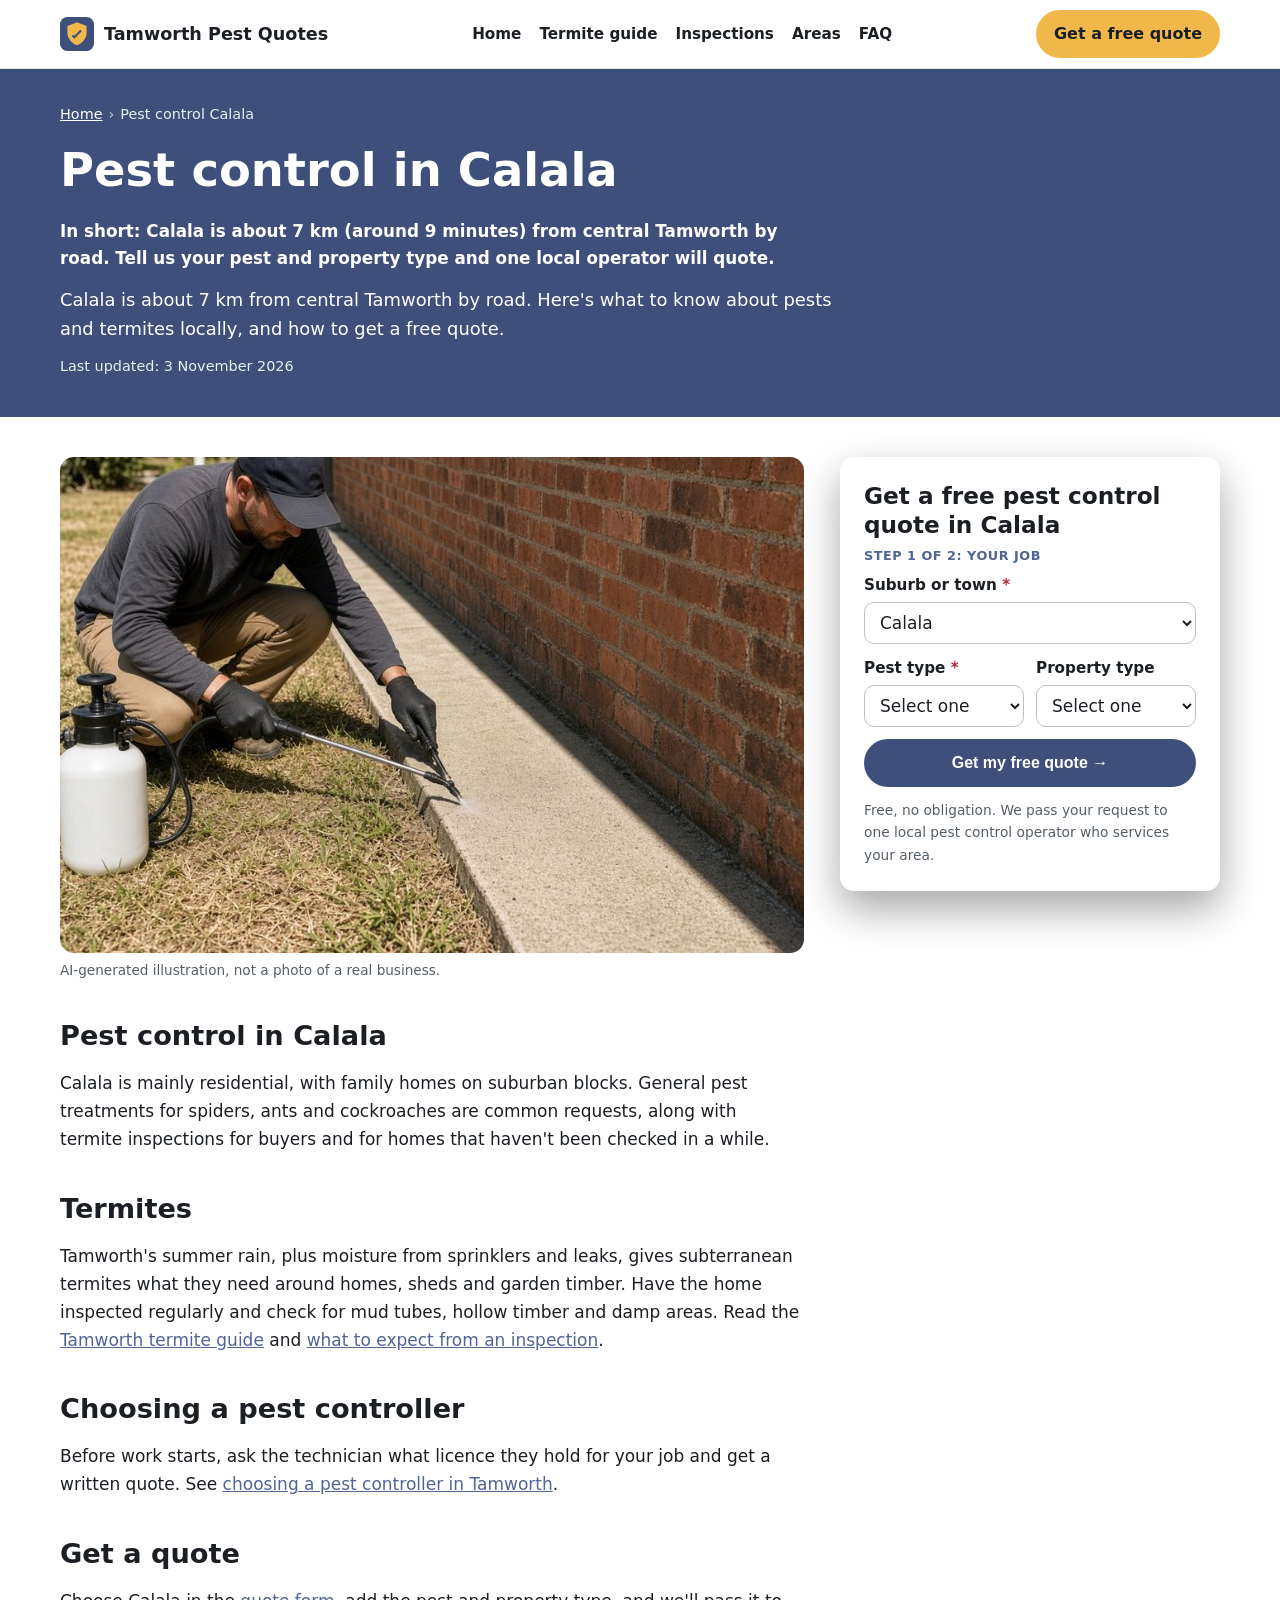
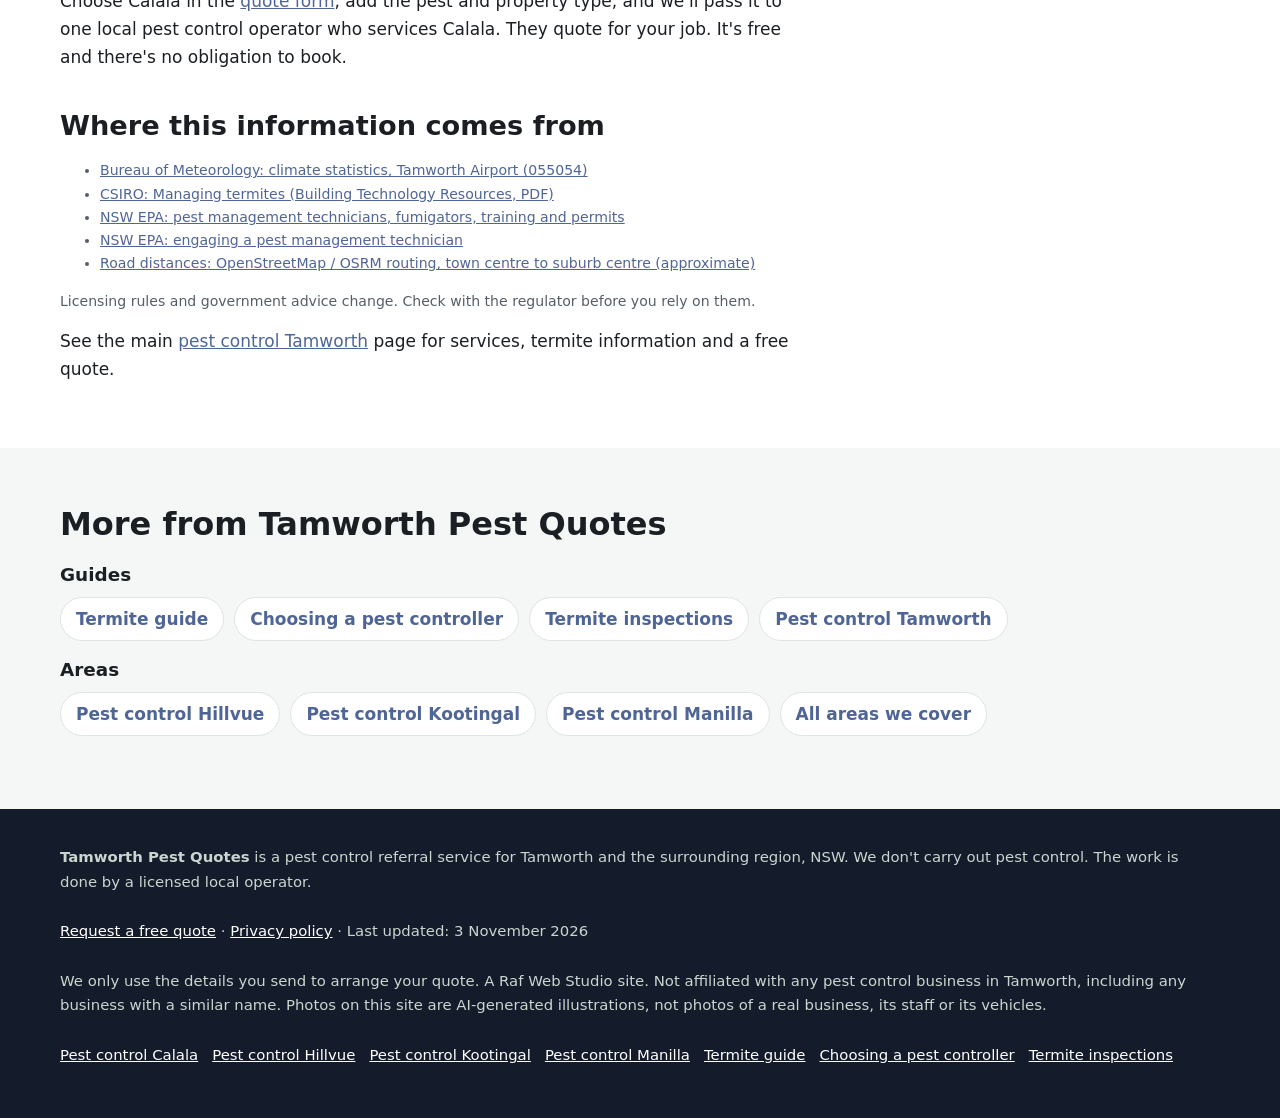
==== commit 32a97dac: "SEO batch 5: keyword link to homepage on every subpage, homepage FAQ licence question swapped for lo" ====
--- a/pest-control-calala/index.html
+++ b/pest-control-calala/index.html
@@ -38,7 +38,7 @@
  "name": "Pest Control Calala | Free Pest and Termite Quotes, Calala NSW",
  "description": "Pest control and termite inspection quotes in Calala, about 7 km from central Tamworth. A free referral service: one local operator quotes for your job.",
  "inLanguage": "en-AU",
- "dateModified": "2026-11-02",
+ "dateModified": "2026-11-03",
  "isPartOf": {
   "@id": "https://pestcontroltamworth.com/#website"
  }
@@ -112,7 +112,7 @@
     <h1 id="h1">Pest control in Calala</h1>
     <p class="summary">In short: Calala is about 7 km (around 9 minutes) from central Tamworth by road. Tell us your pest and property type and one local operator will quote.</p>
     <p class="lead">Calala is about 7 km from central Tamworth by road. Here's what to know about pests and termites locally, and how to get a free quote.</p>
-    <p class="updated">Last updated: 2 November 2026</p>
+    <p class="updated">Last updated: 3 November 2026</p>
   </div>
 </section>
 <div class="wrap page-grid">
@@ -130,6 +130,7 @@
 <ul class="sources"><li><a href="http://www.bom.gov.au/climate/averages/tables/cw_055054.shtml" rel="noopener">Bureau of Meteorology: climate statistics, Tamworth Airport (055054)</a></li><li><a href="https://research.csiro.au/infratech/wp-content/uploads/sites/38/2024/12/3013%5FManagingTermites%5FWCAG.pdf" rel="noopener">CSIRO: Managing termites (Building Technology Resources, PDF)</a></li><li><a href="https://www.epa.nsw.gov.au/Your-environment/Pesticides/Licences-and-advice-for-occupational-pesticide-users/pest-management-technicians-fumigators-training-permits" rel="noopener">NSW EPA: pest management technicians, fumigators, training and permits</a></li><li><a href="https://www.epa.nsw.gov.au/Your-environment/Pesticides/pesticide-use-nsw/engaging-a-pest-management-technician" rel="noopener">NSW EPA: engaging a pest management technician</a></li><li><a href="https://www.openstreetmap.org/" rel="noopener">Road distances: OpenStreetMap / OSRM routing, town centre to suburb centre (approximate)</a></li></ul>
 <p class="sources">Licensing rules and government advice change. Check with the regulator before you rely on them.</p>
 
+<p class="home-link">See the main <a href="/">pest control Tamworth</a> page for services, termite information and a free quote.</p>
   </article>
   <aside class="page-aside">
     <div class="hero-form-card" id="quote">
@@ -173,7 +174,7 @@
   <div class="wrap">
     <h2 id="more-h">More from Tamworth Pest Quotes</h2>
     <h3>Guides</h3>
-    <ul class="link-list"><li><a href="/termites-tamworth/">Termite guide</a></li><li><a href="/pest-control-licence-nsw/">Choosing a pest controller</a></li><li><a href="/termite-inspection/">Termite inspections</a></li><li><a href="/">Home</a></li></ul>
+    <ul class="link-list"><li><a href="/termites-tamworth/">Termite guide</a></li><li><a href="/pest-control-licence-nsw/">Choosing a pest controller</a></li><li><a href="/termite-inspection/">Termite inspections</a></li><li><a href="/">Pest control Tamworth</a></li></ul>
     <h3>Areas</h3>
     <ul class="link-list"><li><a href="/pest-control-hillvue/">Pest control Hillvue</a></li><li><a href="/pest-control-kootingal/">Pest control Kootingal</a></li><li><a href="/pest-control-manilla/">Pest control Manilla</a></li><li><a href="/#areas">All areas we cover</a></li></ul>
   </div>
@@ -183,7 +184,7 @@
 <footer class="site-footer">
   <div class="wrap">
     <p><strong>Tamworth Pest Quotes</strong> is a pest control referral service for Tamworth and the surrounding region, NSW. We don't carry out pest control. The work is done by a licensed local operator.</p>
-    <p><a href="#quote">Request a free quote</a> · <a href="/privacy.html">Privacy policy</a> · Last updated: 2 November 2026</p>
+    <p><a href="#quote">Request a free quote</a> · <a href="/privacy.html">Privacy policy</a> · Last updated: 3 November 2026</p>
     <p>We only use the details you send to arrange your quote. A Raf Web Studio site. Not affiliated with any pest control business in Tamworth, including any business with a similar name. Photos on this site are AI-generated illustrations, not photos of a real business, its staff or its vehicles.</p>
     <p class="footer-links"><a href="/pest-control-calala/">Pest control Calala</a> <a href="/pest-control-hillvue/">Pest control Hillvue</a> <a href="/pest-control-kootingal/">Pest control Kootingal</a> <a href="/pest-control-manilla/">Pest control Manilla</a> <a href="/termites-tamworth/">Termite guide</a> <a href="/pest-control-licence-nsw/">Choosing a pest controller</a> <a href="/termite-inspection/">Termite inspections</a></p>
   </div>
